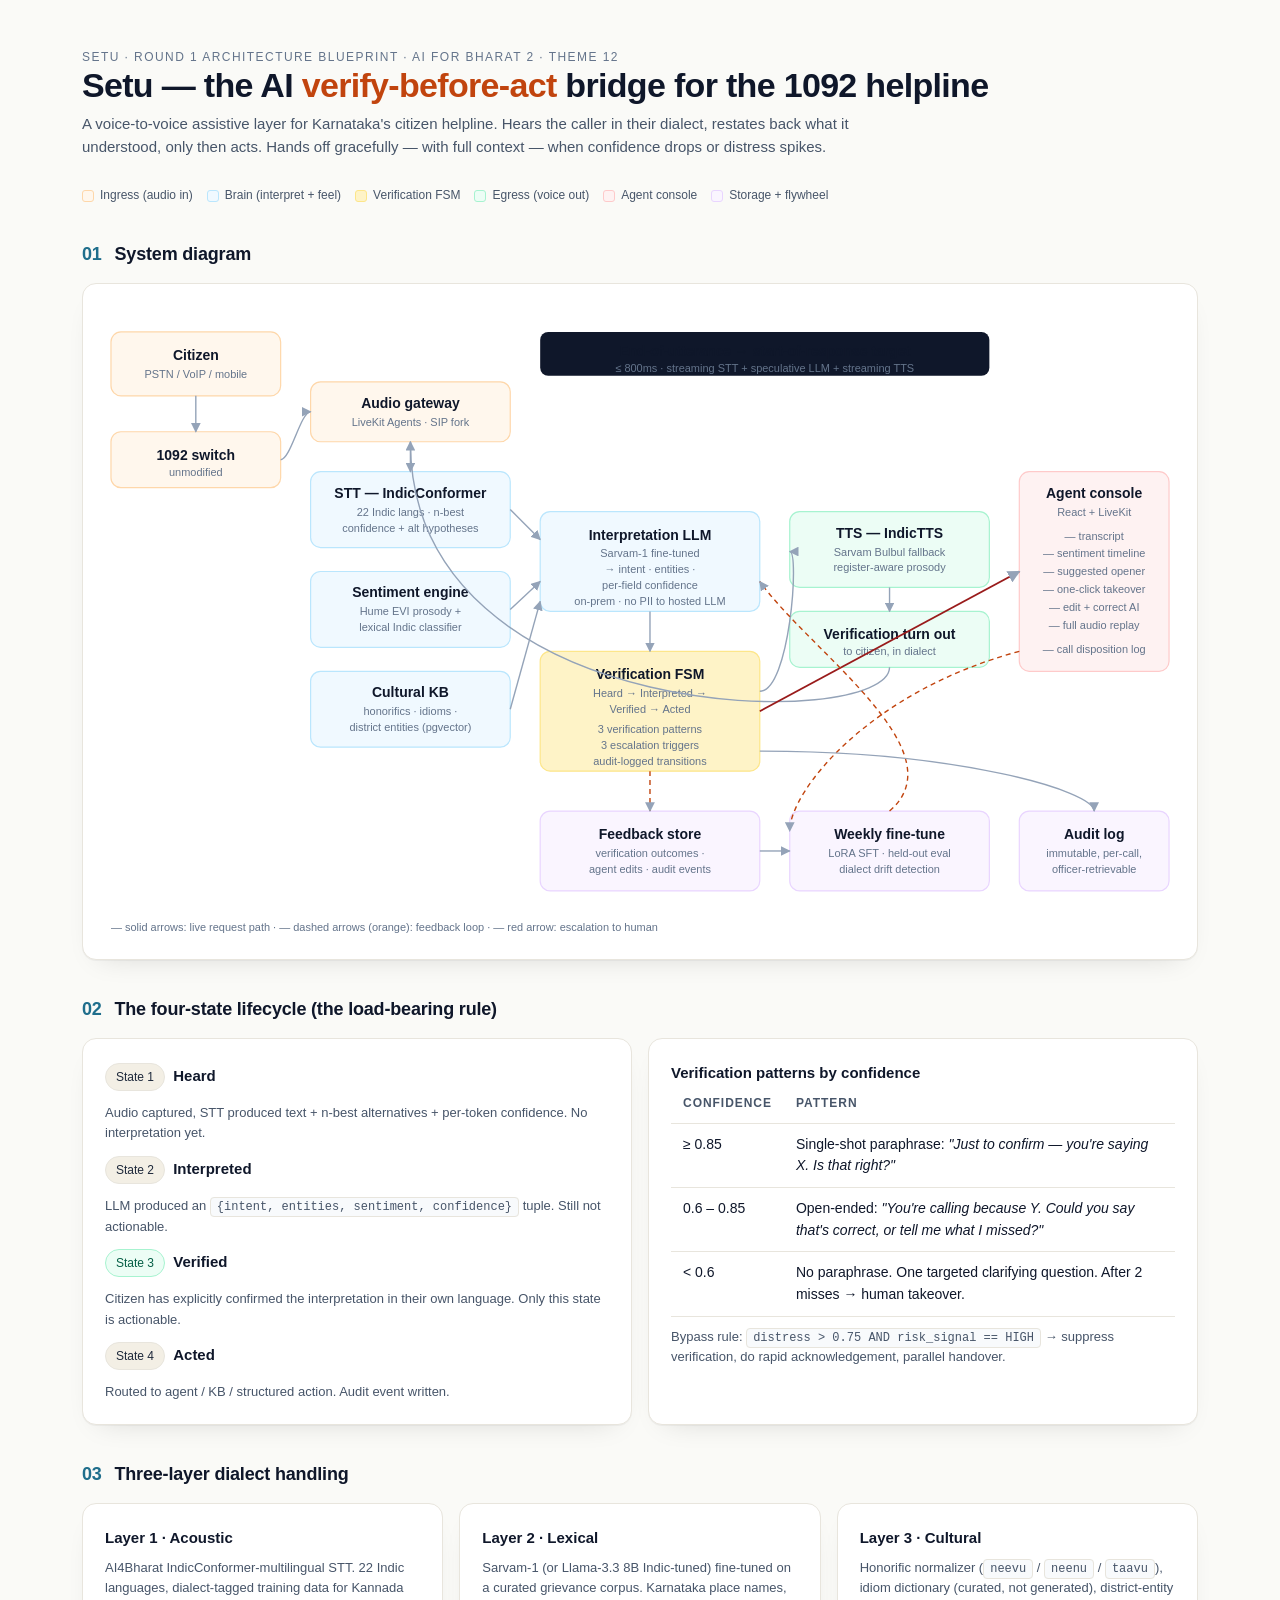
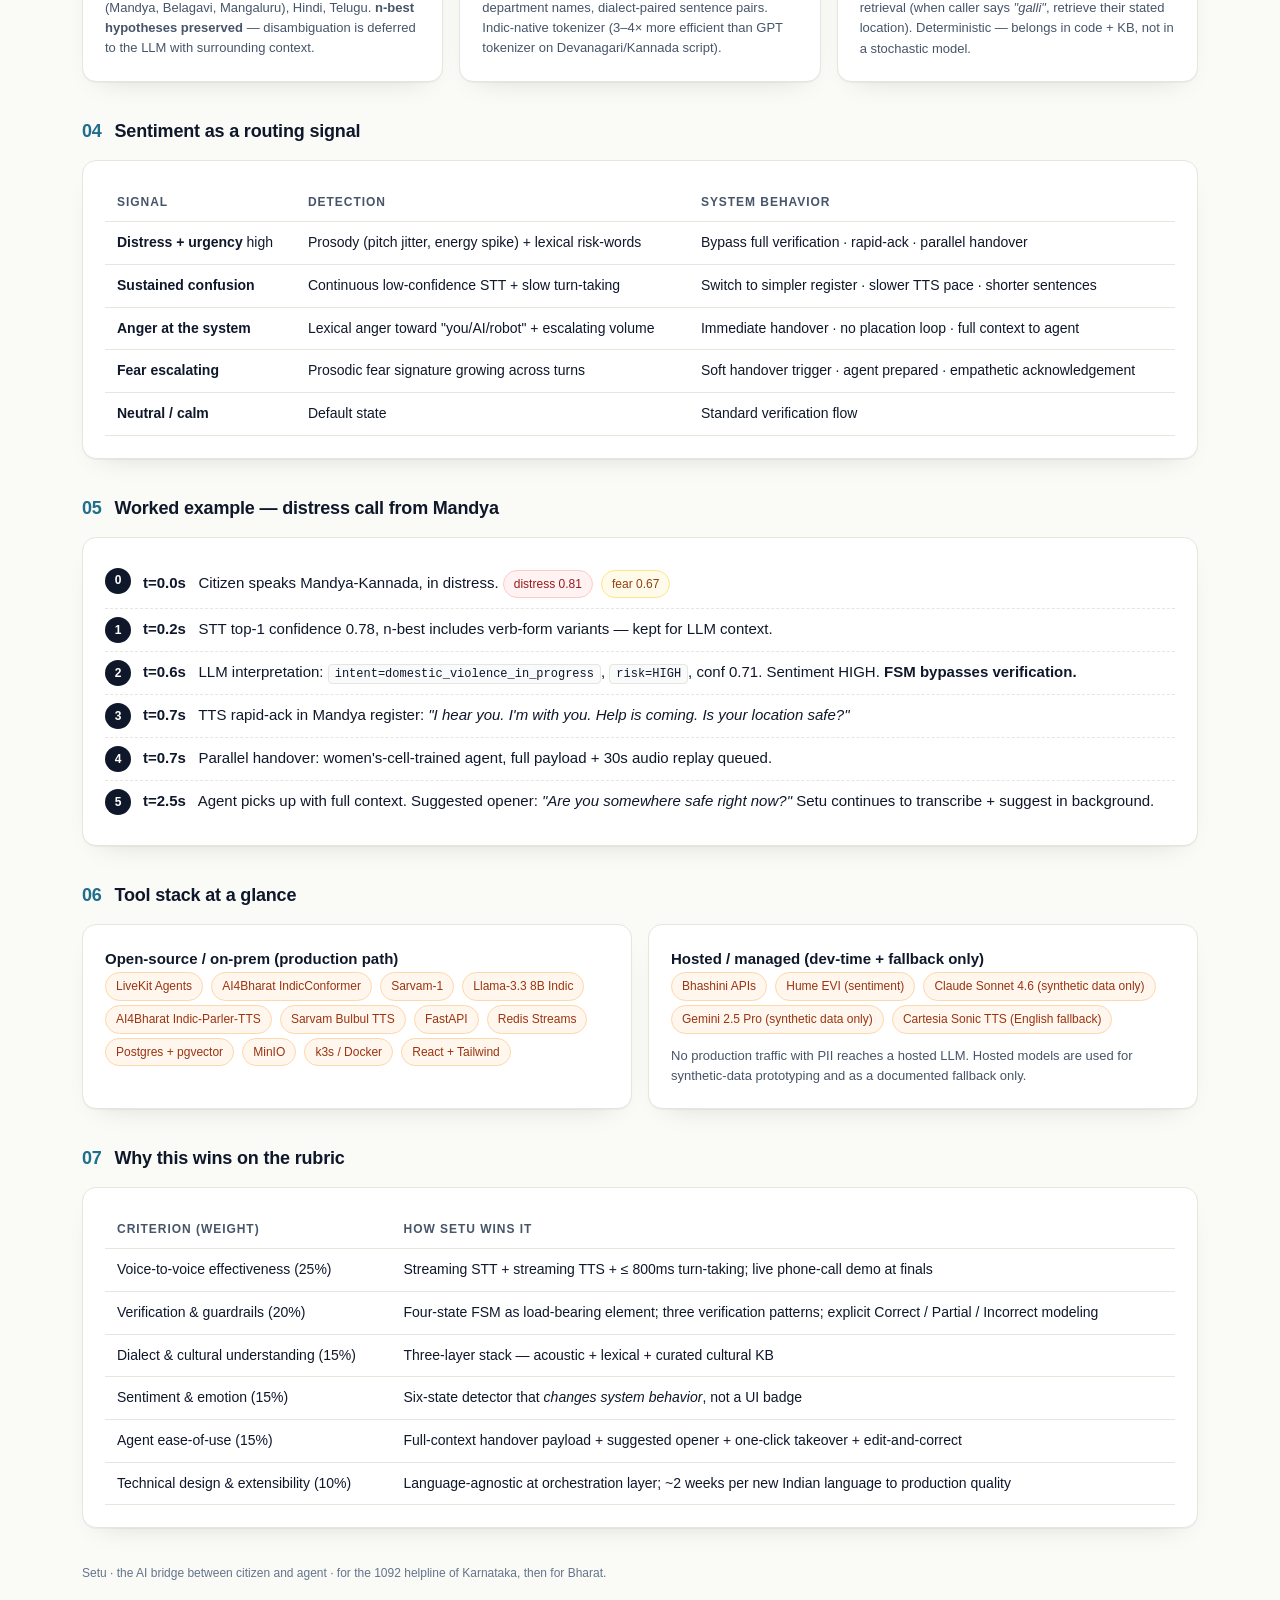
==== architecture.html @ 13137515 "gh-pages: publish static site from web/ Public Setu site: index.html, story.html, scenarios.html, ar" ====
<!doctype html>
<html lang="en">
<head>
<meta charset="utf-8" />
<meta name="viewport" content="width=device-width, initial-scale=1" />
<title>Setu — Architecture Blueprint</title>
<style>
  :root {
    --ink: #0f172a;
    --ink-2: #1e293b;
    --paper: #fafaf7;
    --rule: #e8e5dd;
    --accent: #c1440e;       /* Indian saffron-ish */
    --accent-2: #1f6e8c;     /* deep teal */
    --good: #1d6f42;
    --warn: #b45309;
    --bad: #991b1b;
    --pill: #f3efe5;
    --shadow: 0 1px 0 rgba(0,0,0,.04), 0 12px 28px -18px rgba(0,0,0,.18);
  }
  * { box-sizing: border-box; }
  html, body { margin: 0; padding: 0; background: var(--paper); color: var(--ink);
    font: 15px/1.55 -apple-system, BlinkMacSystemFont, "Segoe UI", "Inter", sans-serif; }
  .wrap { max-width: 1180px; margin: 0 auto; padding: 48px 32px 80px; }
  header { display: flex; align-items: baseline; justify-content: space-between; gap: 24px; margin-bottom: 8px; }
  h1 { font-size: 34px; line-height: 1.1; margin: 0; letter-spacing: -0.02em; }
  h1 .accent { color: var(--accent); }
  .lede { color: #475569; max-width: 780px; margin: 8px 0 28px; }
  .meta { font-size: 12px; color: #64748b; letter-spacing: .12em; text-transform: uppercase; }
  h2 { font-size: 18px; margin: 36px 0 14px; letter-spacing: -.01em; }
  h2 .num { color: var(--accent-2); font-variant-numeric: tabular-nums; margin-right: 8px; }
  .card { background: white; border: 1px solid var(--rule); border-radius: 14px; padding: 22px; box-shadow: var(--shadow); }
  .grid { display: grid; gap: 16px; }
  .stack { display: flex; flex-direction: column; gap: 10px; }
  .pill { display: inline-block; background: var(--pill); border: 1px solid var(--rule); border-radius: 999px; padding: 4px 10px; font-size: 12px; color: var(--ink-2); margin: 2px 4px 2px 0; }
  .pill.good { background: #ecfdf5; border-color: #a7f3d0; color: #065f46; }
  .pill.warn { background: #fffbeb; border-color: #fde68a; color: #92400e; }
  .pill.bad  { background: #fef2f2; border-color: #fecaca; color: #991b1b; }
  .pill.tool { background: #fff7ed; border-color: #fed7aa; color: #9a3412; }
  table { width: 100%; border-collapse: collapse; }
  th, td { text-align: left; padding: 10px 12px; border-bottom: 1px solid var(--rule); vertical-align: top; font-size: 14px; }
  th { font-weight: 600; color: #475569; font-size: 12px; letter-spacing: .08em; text-transform: uppercase; }
  .legend { display: flex; flex-wrap: wrap; gap: 14px; font-size: 12px; color: #475569; }
  .swatch { display: inline-block; width: 12px; height: 12px; border-radius: 3px; vertical-align: middle; margin-right: 6px; }
  /* Diagram */
  .diagram { background: white; border: 1px solid var(--rule); border-radius: 14px; padding: 8px; box-shadow: var(--shadow); overflow-x: auto; }
  svg { display: block; min-width: 1080px; width: 100%; height: auto; font-family: -apple-system, BlinkMacSystemFont, "Segoe UI", "Inter", sans-serif; }
  text { fill: var(--ink); }
  .label-sm { font-size: 11px; fill: #64748b; }
  .label-md { font-size: 12.5px; }
  .label-lg { font-size: 14px; font-weight: 600; }
  .arrow { stroke: #94a3b8; stroke-width: 1.4; fill: none; marker-end: url(#arrow); }
  .arrow.feedback { stroke-dasharray: 5 4; stroke: #c1440e; }
  .arrow.escalate { stroke: #991b1b; stroke-width: 1.8; }
  rect.box { fill: white; stroke: #cbd5e1; stroke-width: 1.2; rx: 10; ry: 10; }
  rect.box.ingress { fill: #fff7ed; stroke: #fed7aa; }
  rect.box.brain   { fill: #f0f9ff; stroke: #bae6fd; }
  rect.box.fsm     { fill: #fef3c7; stroke: #fde68a; }
  rect.box.egress  { fill: #ecfdf5; stroke: #a7f3d0; }
  rect.box.store   { fill: #faf5ff; stroke: #e9d5ff; }
  rect.box.agent   { fill: #fef2f2; stroke: #fecaca; }
  /* Cards */
  .three { grid-template-columns: repeat(3, minmax(0, 1fr)); }
  .two { grid-template-columns: repeat(2, minmax(0, 1fr)); }
  @media (max-width: 760px) { .three, .two { grid-template-columns: 1fr; } }
  .small { font-size: 13px; color: #475569; }
  .kbd { font-family: ui-monospace, SFMono-Regular, Menlo, monospace; font-size: 12px; background: #f8fafc; padding: 2px 6px; border-radius: 4px; border: 1px solid var(--rule); }
  .footer { margin-top: 36px; font-size: 12px; color: #64748b; }
  .step { display: flex; gap: 12px; align-items: flex-start; padding: 8px 0; border-top: 1px dashed var(--rule); }
  .step:first-child { border-top: 0; }
  .step .n { flex: 0 0 26px; height: 26px; border-radius: 50%; background: var(--ink); color: white; display: grid; place-items: center; font-size: 12px; font-weight: 600; }
</style>
</head>
<body>
<div class="wrap">
  <div class="meta">Setu · Round 1 Architecture Blueprint · AI for Bharat 2 · Theme 12</div>
  <header>
    <h1>Setu — the AI <span class="accent">verify-before-act</span> bridge for the 1092 helpline</h1>
  </header>
  <p class="lede">A voice-to-voice assistive layer for Karnataka's citizen helpline. Hears the caller in their dialect, restates back what it understood, only then acts. Hands off gracefully — with full context — when confidence drops or distress spikes.</p>

  <div class="legend" style="margin: 6px 0 26px;">
    <span><span class="swatch" style="background:#fff7ed;border:1px solid #fed7aa"></span>Ingress (audio in)</span>
    <span><span class="swatch" style="background:#f0f9ff;border:1px solid #bae6fd"></span>Brain (interpret + feel)</span>
    <span><span class="swatch" style="background:#fef3c7;border:1px solid #fde68a"></span>Verification FSM</span>
    <span><span class="swatch" style="background:#ecfdf5;border:1px solid #a7f3d0"></span>Egress (voice out)</span>
    <span><span class="swatch" style="background:#fef2f2;border:1px solid #fecaca"></span>Agent console</span>
    <span><span class="swatch" style="background:#faf5ff;border:1px solid #e9d5ff"></span>Storage + flywheel</span>
  </div>

  <h2><span class="num">01</span> System diagram</h2>
  <div class="diagram">
    <svg viewBox="0 0 1100 660" role="img" aria-label="Setu system architecture">
      <defs>
        <marker id="arrow" viewBox="0 0 10 10" refX="9" refY="5" markerWidth="7" markerHeight="7" orient="auto-start-reverse">
          <path d="M0,0 L10,5 L0,10 z" fill="#94a3b8" />
        </marker>
      </defs>

      <!-- Citizen / PSTN -->
      <rect class="box ingress" x="20" y="40" width="170" height="64"/>
      <text x="105" y="68" text-anchor="middle" class="label-lg">Citizen</text>
      <text x="105" y="86" text-anchor="middle" class="label-sm">PSTN / VoIP / mobile</text>

      <!-- 1092 switch -->
      <rect class="box ingress" x="20" y="140" width="170" height="56"/>
      <text x="105" y="168" text-anchor="middle" class="label-lg">1092 switch</text>
      <text x="105" y="184" text-anchor="middle" class="label-sm">unmodified</text>

      <!-- Audio gateway -->
      <rect class="box ingress" x="220" y="90" width="200" height="60"/>
      <text x="320" y="116" text-anchor="middle" class="label-lg">Audio gateway</text>
      <text x="320" y="134" text-anchor="middle" class="label-sm">LiveKit Agents · SIP fork</text>

      <!-- STT -->
      <rect class="box brain" x="220" y="180" width="200" height="76"/>
      <text x="320" y="206" text-anchor="middle" class="label-lg">STT — IndicConformer</text>
      <text x="320" y="224" text-anchor="middle" class="label-sm">22 Indic langs · n-best</text>
      <text x="320" y="240" text-anchor="middle" class="label-sm">confidence + alt hypotheses</text>

      <!-- Sentiment -->
      <rect class="box brain" x="220" y="280" width="200" height="76"/>
      <text x="320" y="306" text-anchor="middle" class="label-lg">Sentiment engine</text>
      <text x="320" y="324" text-anchor="middle" class="label-sm">Hume EVI prosody +</text>
      <text x="320" y="340" text-anchor="middle" class="label-sm">lexical Indic classifier</text>

      <!-- Cultural KB -->
      <rect class="box brain" x="220" y="380" width="200" height="76"/>
      <text x="320" y="406" text-anchor="middle" class="label-lg">Cultural KB</text>
      <text x="320" y="424" text-anchor="middle" class="label-sm">honorifics · idioms ·</text>
      <text x="320" y="440" text-anchor="middle" class="label-sm">district entities (pgvector)</text>

      <!-- LLM interpretation -->
      <rect class="box brain" x="450" y="220" width="220" height="100"/>
      <text x="560" y="248" text-anchor="middle" class="label-lg">Interpretation LLM</text>
      <text x="560" y="266" text-anchor="middle" class="label-sm">Sarvam-1 fine-tuned</text>
      <text x="560" y="282" text-anchor="middle" class="label-sm">→ intent · entities ·</text>
      <text x="560" y="298" text-anchor="middle" class="label-sm">  per-field confidence</text>
      <text x="560" y="314" text-anchor="middle" class="label-sm">on-prem · no PII to hosted LLM</text>

      <!-- FSM -->
      <rect class="box fsm" x="450" y="360" width="220" height="120"/>
      <text x="560" y="388" text-anchor="middle" class="label-lg">Verification FSM</text>
      <text x="560" y="406" text-anchor="middle" class="label-sm">Heard → Interpreted →</text>
      <text x="560" y="422" text-anchor="middle" class="label-sm">Verified → Acted</text>
      <text x="560" y="442" text-anchor="middle" class="label-sm">3 verification patterns</text>
      <text x="560" y="458" text-anchor="middle" class="label-sm">3 escalation triggers</text>
      <text x="560" y="474" text-anchor="middle" class="label-sm">audit-logged transitions</text>

      <!-- TTS -->
      <rect class="box egress" x="700" y="220" width="200" height="76"/>
      <text x="800" y="246" text-anchor="middle" class="label-lg">TTS — IndicTTS</text>
      <text x="800" y="264" text-anchor="middle" class="label-sm">Sarvam Bulbul fallback</text>
      <text x="800" y="280" text-anchor="middle" class="label-sm">register-aware prosody</text>

      <!-- Citizen voice out -->
      <rect class="box egress" x="700" y="320" width="200" height="56"/>
      <text x="800" y="348" text-anchor="middle" class="label-lg">Verification turn out</text>
      <text x="800" y="364" text-anchor="middle" class="label-sm">to citizen, in dialect</text>

      <!-- Agent console -->
      <rect class="box agent" x="930" y="180" width="150" height="200"/>
      <text x="1005" y="206" text-anchor="middle" class="label-lg">Agent console</text>
      <text x="1005" y="224" text-anchor="middle" class="label-sm">React + LiveKit</text>
      <text x="1005" y="248" text-anchor="middle" class="label-sm">— transcript</text>
      <text x="1005" y="266" text-anchor="middle" class="label-sm">— sentiment timeline</text>
      <text x="1005" y="284" text-anchor="middle" class="label-sm">— suggested opener</text>
      <text x="1005" y="302" text-anchor="middle" class="label-sm">— one-click takeover</text>
      <text x="1005" y="320" text-anchor="middle" class="label-sm">— edit + correct AI</text>
      <text x="1005" y="338" text-anchor="middle" class="label-sm">— full audio replay</text>
      <text x="1005" y="362" text-anchor="middle" class="label-sm">— call disposition log</text>

      <!-- Feedback store -->
      <rect class="box store" x="450" y="520" width="220" height="80"/>
      <text x="560" y="548" text-anchor="middle" class="label-lg">Feedback store</text>
      <text x="560" y="566" text-anchor="middle" class="label-sm">verification outcomes ·</text>
      <text x="560" y="582" text-anchor="middle" class="label-sm">agent edits · audit events</text>

      <!-- Fine-tune -->
      <rect class="box store" x="700" y="520" width="200" height="80"/>
      <text x="800" y="548" text-anchor="middle" class="label-lg">Weekly fine-tune</text>
      <text x="800" y="566" text-anchor="middle" class="label-sm">LoRA SFT · held-out eval</text>
      <text x="800" y="582" text-anchor="middle" class="label-sm">dialect drift detection</text>

      <!-- Audit -->
      <rect class="box store" x="930" y="520" width="150" height="80"/>
      <text x="1005" y="548" text-anchor="middle" class="label-lg">Audit log</text>
      <text x="1005" y="566" text-anchor="middle" class="label-sm">immutable, per-call,</text>
      <text x="1005" y="582" text-anchor="middle" class="label-sm">officer-retrievable</text>

      <!-- Arrows: citizen → switch → gateway → STT -->
      <path class="arrow" d="M105,104 L105,140"/>
      <path class="arrow" d="M190,168 C200,168 210,120 220,120"/>
      <path class="arrow" d="M320,150 L320,180"/>
      <!-- STT → LLM -->
      <path class="arrow" d="M420,218 L450,248"/>
      <!-- Sentiment → LLM -->
      <path class="arrow" d="M420,318 L450,290"/>
      <!-- Cultural KB → LLM -->
      <path class="arrow" d="M420,418 L450,310"/>
      <!-- LLM → FSM -->
      <path class="arrow" d="M560,320 L560,360"/>
      <!-- FSM → TTS -->
      <path class="arrow" d="M670,400 C700,400 710,260 700,260"/>
      <!-- TTS → out -->
      <path class="arrow" d="M800,296 L800,320"/>
      <!-- TTS → audio gateway → citizen -->
      <path class="arrow" d="M800,376 C800,440 320,440 320,150"/>
      <!-- FSM escalation → agent console -->
      <path class="arrow escalate" d="M670,420 L930,280"/>
      <!-- FSM → feedback store -->
      <path class="arrow feedback" d="M560,480 L560,520"/>
      <!-- Agent edits → feedback -->
      <path class="arrow feedback" d="M930,360 C780,400 700,500 700,540"/>
      <!-- Feedback → fine-tune -->
      <path class="arrow" d="M670,560 L700,560"/>
      <!-- Fine-tune → LLM (loop) -->
      <path class="arrow feedback" d="M800,520 C870,460 720,360 670,290"/>
      <!-- FSM → audit -->
      <path class="arrow" d="M670,460 C870,460 1005,500 1005,520"/>

      <!-- Latency annotation -->
      <rect x="450" y="40" width="450" height="44" rx="8" fill="#0f172a" />
      <text x="675" y="64" text-anchor="middle" fill="#fef3c7" class="label-lg">End-of-utterance → start-of-response target</text>
      <text x="675" y="80" text-anchor="middle" fill="#fef3c7" class="label-sm">≤ 800ms · streaming STT + speculative LLM + streaming TTS</text>

      <!-- Legend hints -->
      <text x="20" y="640" class="label-sm">— solid arrows: live request path · — dashed arrows (orange): feedback loop · — red arrow: escalation to human</text>
    </svg>
  </div>

  <h2><span class="num">02</span> The four-state lifecycle (the load-bearing rule)</h2>
  <div class="grid two">
    <div class="card">
      <div class="stack">
        <div><span class="pill">State 1</span> <strong>Heard</strong></div>
        <div class="small">Audio captured, STT produced text + n-best alternatives + per-token confidence. No interpretation yet.</div>
        <div><span class="pill">State 2</span> <strong>Interpreted</strong></div>
        <div class="small">LLM produced an <span class="kbd">{intent, entities, sentiment, confidence}</span> tuple. Still not actionable.</div>
        <div><span class="pill good">State 3</span> <strong>Verified</strong></div>
        <div class="small">Citizen has explicitly confirmed the interpretation in their own language. Only this state is actionable.</div>
        <div><span class="pill">State 4</span> <strong>Acted</strong></div>
        <div class="small">Routed to agent / KB / structured action. Audit event written.</div>
      </div>
    </div>
    <div class="card">
      <strong>Verification patterns by confidence</strong>
      <table>
        <thead><tr><th>Confidence</th><th>Pattern</th></tr></thead>
        <tbody>
          <tr><td>≥ 0.85</td><td>Single-shot paraphrase: <em>"Just to confirm — you're saying X. Is that right?"</em></td></tr>
          <tr><td>0.6 – 0.85</td><td>Open-ended: <em>"You're calling because Y. Could you say that's correct, or tell me what I missed?"</em></td></tr>
          <tr><td>&lt; 0.6</td><td>No paraphrase. One targeted clarifying question. After 2 misses → human takeover.</td></tr>
        </tbody>
      </table>
      <div class="small" style="margin-top:10px;">Bypass rule: <span class="kbd">distress &gt; 0.75 AND risk_signal == HIGH</span> → suppress verification, do rapid acknowledgement, parallel handover.</div>
    </div>
  </div>

  <h2><span class="num">03</span> Three-layer dialect handling</h2>
  <div class="grid three">
    <div class="card">
      <strong>Layer 1 · Acoustic</strong>
      <div class="small" style="margin-top:8px;">
        AI4Bharat IndicConformer-multilingual STT. 22 Indic languages, dialect-tagged training data for Kannada (Mandya, Belagavi, Mangaluru), Hindi, Telugu. <strong>n-best hypotheses preserved</strong> — disambiguation is deferred to the LLM with surrounding context.
      </div>
    </div>
    <div class="card">
      <strong>Layer 2 · Lexical</strong>
      <div class="small" style="margin-top:8px;">
        Sarvam-1 (or Llama-3.3 8B Indic-tuned) fine-tuned on a curated grievance corpus. Karnataka place names, department names, dialect-paired sentence pairs. Indic-native tokenizer (3–4× more efficient than GPT tokenizer on Devanagari/Kannada script).
      </div>
    </div>
    <div class="card">
      <strong>Layer 3 · Cultural</strong>
      <div class="small" style="margin-top:8px;">
        Honorific normalizer (<span class="kbd">neevu</span> / <span class="kbd">neenu</span> / <span class="kbd">taavu</span>), idiom dictionary (curated, not generated), district-entity retrieval (when caller says <em>"galli"</em>, retrieve their stated location). Deterministic — belongs in code + KB, not in a stochastic model.
      </div>
    </div>
  </div>

  <h2><span class="num">04</span> Sentiment as a routing signal</h2>
  <div class="card">
    <table>
      <thead><tr><th>Signal</th><th>Detection</th><th>System behavior</th></tr></thead>
      <tbody>
        <tr><td><strong>Distress + urgency</strong> high</td><td>Prosody (pitch jitter, energy spike) + lexical risk-words</td><td>Bypass full verification · rapid-ack · parallel handover</td></tr>
        <tr><td><strong>Sustained confusion</strong></td><td>Continuous low-confidence STT + slow turn-taking</td><td>Switch to simpler register · slower TTS pace · shorter sentences</td></tr>
        <tr><td><strong>Anger at the system</strong></td><td>Lexical anger toward "you/AI/robot" + escalating volume</td><td>Immediate handover · no placation loop · full context to agent</td></tr>
        <tr><td><strong>Fear escalating</strong></td><td>Prosodic fear signature growing across turns</td><td>Soft handover trigger · agent prepared · empathetic acknowledgement</td></tr>
        <tr><td><strong>Neutral / calm</strong></td><td>Default state</td><td>Standard verification flow</td></tr>
      </tbody>
    </table>
  </div>

  <h2><span class="num">05</span> Worked example — distress call from Mandya</h2>
  <div class="card">
    <div class="step"><div class="n">0</div><div><strong>t=0.0s</strong> &nbsp; Citizen speaks Mandya-Kannada, in distress. <span class="pill bad">distress 0.81</span> <span class="pill warn">fear 0.67</span></div></div>
    <div class="step"><div class="n">1</div><div><strong>t=0.2s</strong> &nbsp; STT top-1 confidence 0.78, n-best includes verb-form variants — kept for LLM context.</div></div>
    <div class="step"><div class="n">2</div><div><strong>t=0.6s</strong> &nbsp; LLM interpretation: <span class="kbd">intent=domestic_violence_in_progress</span>, <span class="kbd">risk=HIGH</span>, conf 0.71. Sentiment HIGH. <strong>FSM bypasses verification.</strong></div></div>
    <div class="step"><div class="n">3</div><div><strong>t=0.7s</strong> &nbsp; TTS rapid-ack in Mandya register: <em>"I hear you. I'm with you. Help is coming. Is your location safe?"</em></div></div>
    <div class="step"><div class="n">4</div><div><strong>t=0.7s</strong> &nbsp; Parallel handover: women's-cell-trained agent, full payload + 30s audio replay queued.</div></div>
    <div class="step"><div class="n">5</div><div><strong>t=2.5s</strong> &nbsp; Agent picks up with full context. Suggested opener: <em>"Are you somewhere safe right now?"</em> Setu continues to transcribe + suggest in background.</div></div>
  </div>

  <h2><span class="num">06</span> Tool stack at a glance</h2>
  <div class="grid two">
    <div class="card">
      <strong>Open-source / on-prem (production path)</strong><br/>
      <span class="pill tool">LiveKit Agents</span>
      <span class="pill tool">AI4Bharat IndicConformer</span>
      <span class="pill tool">Sarvam-1</span>
      <span class="pill tool">Llama-3.3 8B Indic</span>
      <span class="pill tool">AI4Bharat Indic-Parler-TTS</span>
      <span class="pill tool">Sarvam Bulbul TTS</span>
      <span class="pill tool">FastAPI</span>
      <span class="pill tool">Redis Streams</span>
      <span class="pill tool">Postgres + pgvector</span>
      <span class="pill tool">MinIO</span>
      <span class="pill tool">k3s / Docker</span>
      <span class="pill tool">React + Tailwind</span>
    </div>
    <div class="card">
      <strong>Hosted / managed (dev-time + fallback only)</strong><br/>
      <span class="pill tool">Bhashini APIs</span>
      <span class="pill tool">Hume EVI (sentiment)</span>
      <span class="pill tool">Claude Sonnet 4.6 (synthetic data only)</span>
      <span class="pill tool">Gemini 2.5 Pro (synthetic data only)</span>
      <span class="pill tool">Cartesia Sonic TTS (English fallback)</span>
      <div class="small" style="margin-top:10px;">No production traffic with PII reaches a hosted LLM. Hosted models are used for synthetic-data prototyping and as a documented fallback only.</div>
    </div>
  </div>

  <h2><span class="num">07</span> Why this wins on the rubric</h2>
  <div class="card">
    <table>
      <thead><tr><th>Criterion (weight)</th><th>How Setu wins it</th></tr></thead>
      <tbody>
        <tr><td>Voice-to-voice effectiveness (25%)</td><td>Streaming STT + streaming TTS + ≤ 800ms turn-taking; live phone-call demo at finals</td></tr>
        <tr><td>Verification & guardrails (20%)</td><td>Four-state FSM as load-bearing element; three verification patterns; explicit Correct / Partial / Incorrect modeling</td></tr>
        <tr><td>Dialect & cultural understanding (15%)</td><td>Three-layer stack — acoustic + lexical + curated cultural KB</td></tr>
        <tr><td>Sentiment & emotion (15%)</td><td>Six-state detector that <em>changes system behavior</em>, not a UI badge</td></tr>
        <tr><td>Agent ease-of-use (15%)</td><td>Full-context handover payload + suggested opener + one-click takeover + edit-and-correct</td></tr>
        <tr><td>Technical design & extensibility (10%)</td><td>Language-agnostic at orchestration layer; ~2 weeks per new Indian language to production quality</td></tr>
      </tbody>
    </table>
  </div>

  <p class="footer">Setu · the AI bridge between citizen and agent · for the 1092 helpline of Karnataka, then for Bharat.</p>
</div>
</body>
</html>
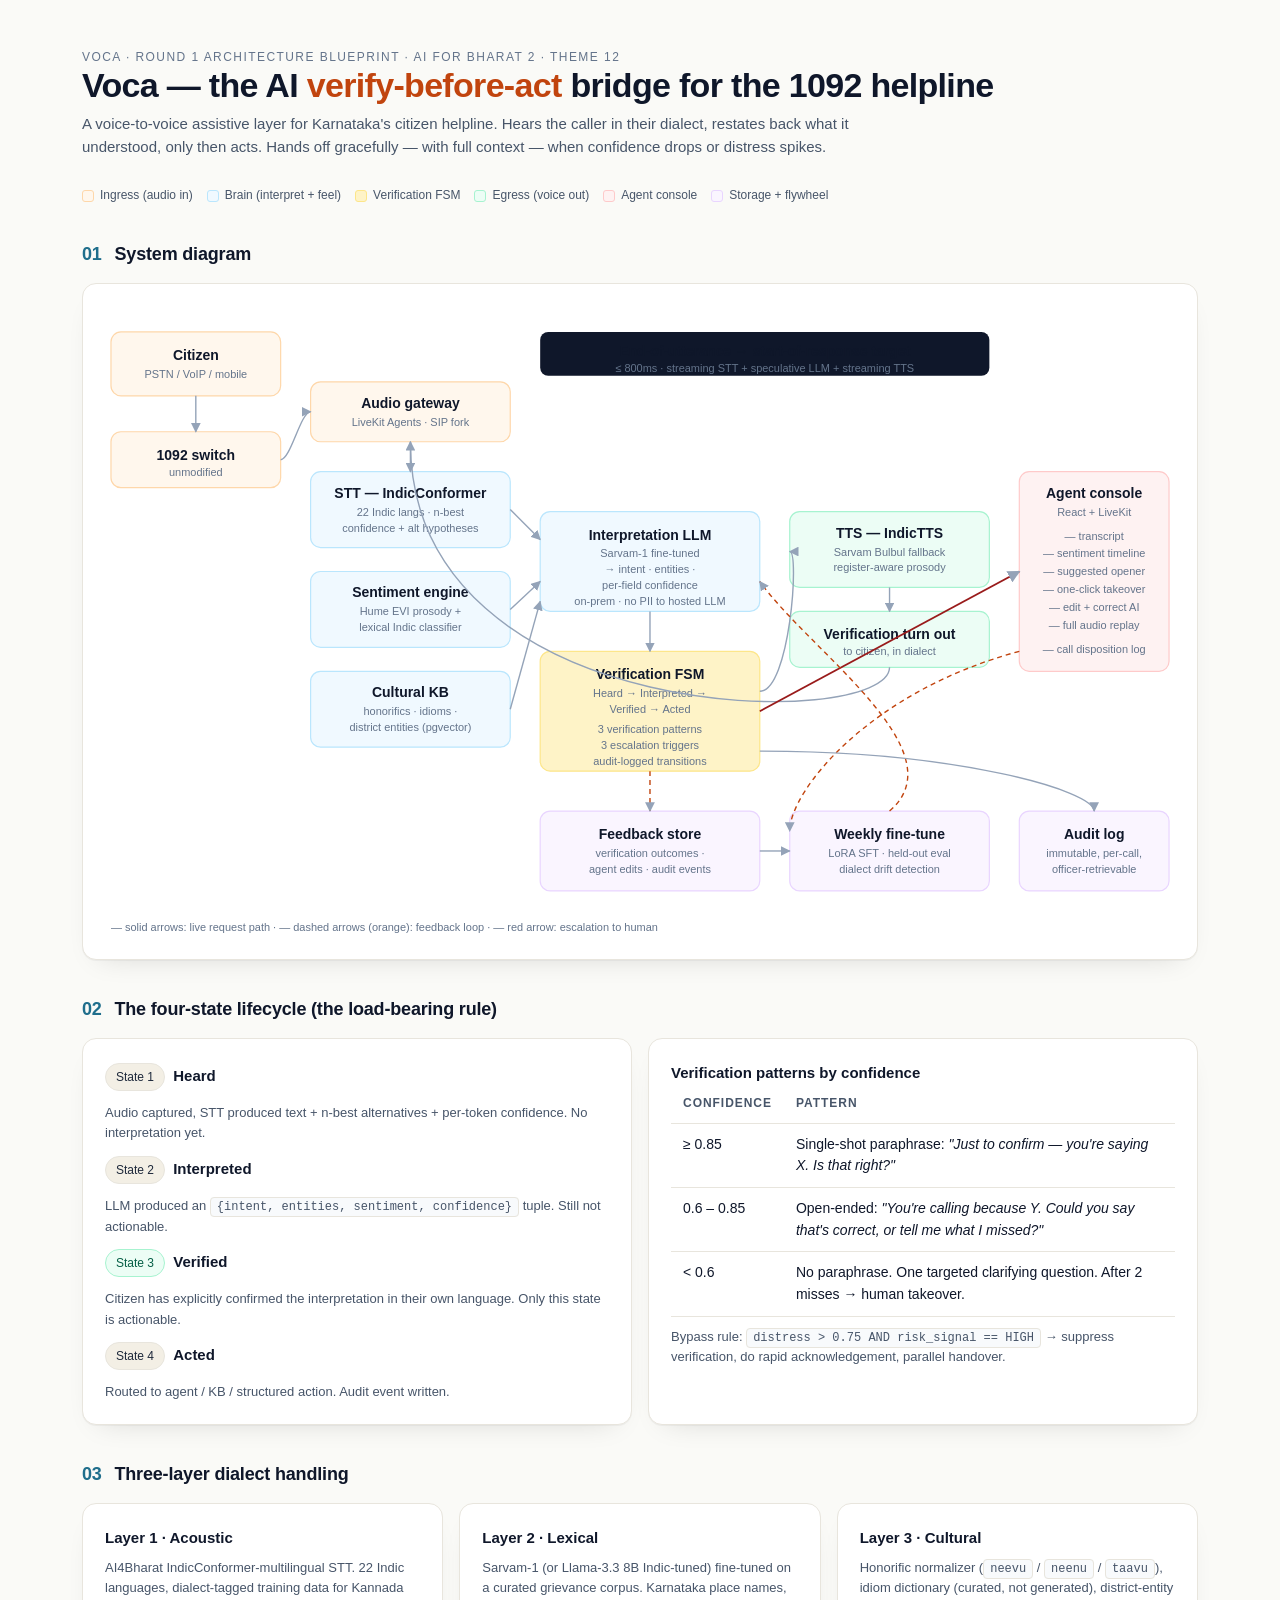
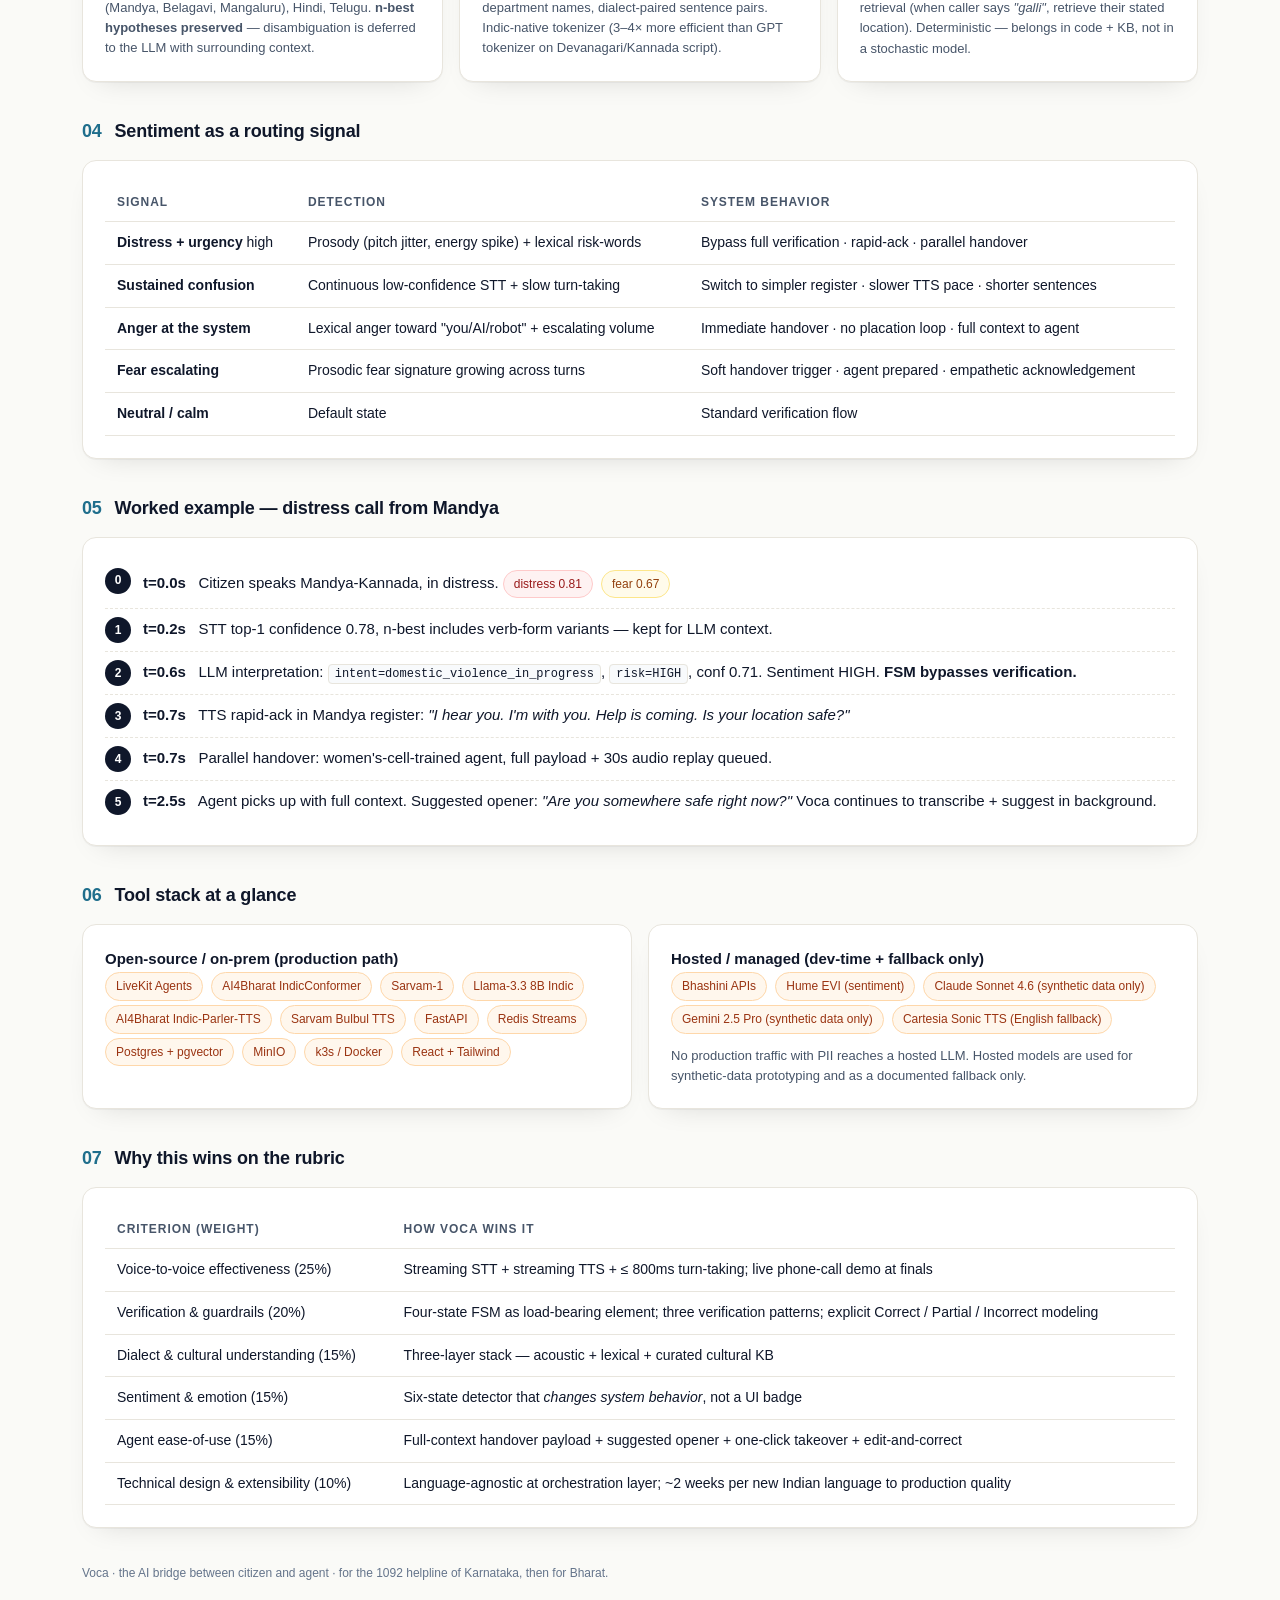
==== commit dc56f2fc: "rename: Voca on gh-pages" ====
--- a/architecture.html
+++ b/architecture.html
@@ -3,7 +3,7 @@
 <head>
 <meta charset="utf-8" />
 <meta name="viewport" content="width=device-width, initial-scale=1" />
-<title>Setu — Architecture Blueprint</title>
+<title>Voca — Architecture Blueprint</title>
 <style>
   :root {
     --ink: #0f172a;
@@ -73,9 +73,9 @@
 </head>
 <body>
 <div class="wrap">
-  <div class="meta">Setu · Round 1 Architecture Blueprint · AI for Bharat 2 · Theme 12</div>
+  <div class="meta">Voca · Round 1 Architecture Blueprint · AI for Bharat 2 · Theme 12</div>
   <header>
-    <h1>Setu — the AI <span class="accent">verify-before-act</span> bridge for the 1092 helpline</h1>
+    <h1>Voca — the AI <span class="accent">verify-before-act</span> bridge for the 1092 helpline</h1>
   </header>
   <p class="lede">A voice-to-voice assistive layer for Karnataka's citizen helpline. Hears the caller in their dialect, restates back what it understood, only then acts. Hands off gracefully — with full context — when confidence drops or distress spikes.</p>
 
@@ -90,7 +90,7 @@
 
   <h2><span class="num">01</span> System diagram</h2>
   <div class="diagram">
-    <svg viewBox="0 0 1100 660" role="img" aria-label="Setu system architecture">
+    <svg viewBox="0 0 1100 660" role="img" aria-label="Voca system architecture">
       <defs>
         <marker id="arrow" viewBox="0 0 10 10" refX="9" refY="5" markerWidth="7" markerHeight="7" orient="auto-start-reverse">
           <path d="M0,0 L10,5 L0,10 z" fill="#94a3b8" />
@@ -300,7 +300,7 @@
     <div class="step"><div class="n">2</div><div><strong>t=0.6s</strong> &nbsp; LLM interpretation: <span class="kbd">intent=domestic_violence_in_progress</span>, <span class="kbd">risk=HIGH</span>, conf 0.71. Sentiment HIGH. <strong>FSM bypasses verification.</strong></div></div>
     <div class="step"><div class="n">3</div><div><strong>t=0.7s</strong> &nbsp; TTS rapid-ack in Mandya register: <em>"I hear you. I'm with you. Help is coming. Is your location safe?"</em></div></div>
     <div class="step"><div class="n">4</div><div><strong>t=0.7s</strong> &nbsp; Parallel handover: women's-cell-trained agent, full payload + 30s audio replay queued.</div></div>
-    <div class="step"><div class="n">5</div><div><strong>t=2.5s</strong> &nbsp; Agent picks up with full context. Suggested opener: <em>"Are you somewhere safe right now?"</em> Setu continues to transcribe + suggest in background.</div></div>
+    <div class="step"><div class="n">5</div><div><strong>t=2.5s</strong> &nbsp; Agent picks up with full context. Suggested opener: <em>"Are you somewhere safe right now?"</em> Voca continues to transcribe + suggest in background.</div></div>
   </div>
 
   <h2><span class="num">06</span> Tool stack at a glance</h2>
@@ -334,7 +334,7 @@
   <h2><span class="num">07</span> Why this wins on the rubric</h2>
   <div class="card">
     <table>
-      <thead><tr><th>Criterion (weight)</th><th>How Setu wins it</th></tr></thead>
+      <thead><tr><th>Criterion (weight)</th><th>How Voca wins it</th></tr></thead>
       <tbody>
         <tr><td>Voice-to-voice effectiveness (25%)</td><td>Streaming STT + streaming TTS + ≤ 800ms turn-taking; live phone-call demo at finals</td></tr>
         <tr><td>Verification & guardrails (20%)</td><td>Four-state FSM as load-bearing element; three verification patterns; explicit Correct / Partial / Incorrect modeling</td></tr>
@@ -346,7 +346,7 @@
     </table>
   </div>
 
-  <p class="footer">Setu · the AI bridge between citizen and agent · for the 1092 helpline of Karnataka, then for Bharat.</p>
+  <p class="footer">Voca · the AI bridge between citizen and agent · for the 1092 helpline of Karnataka, then for Bharat.</p>
 </div>
 </body>
 </html>
